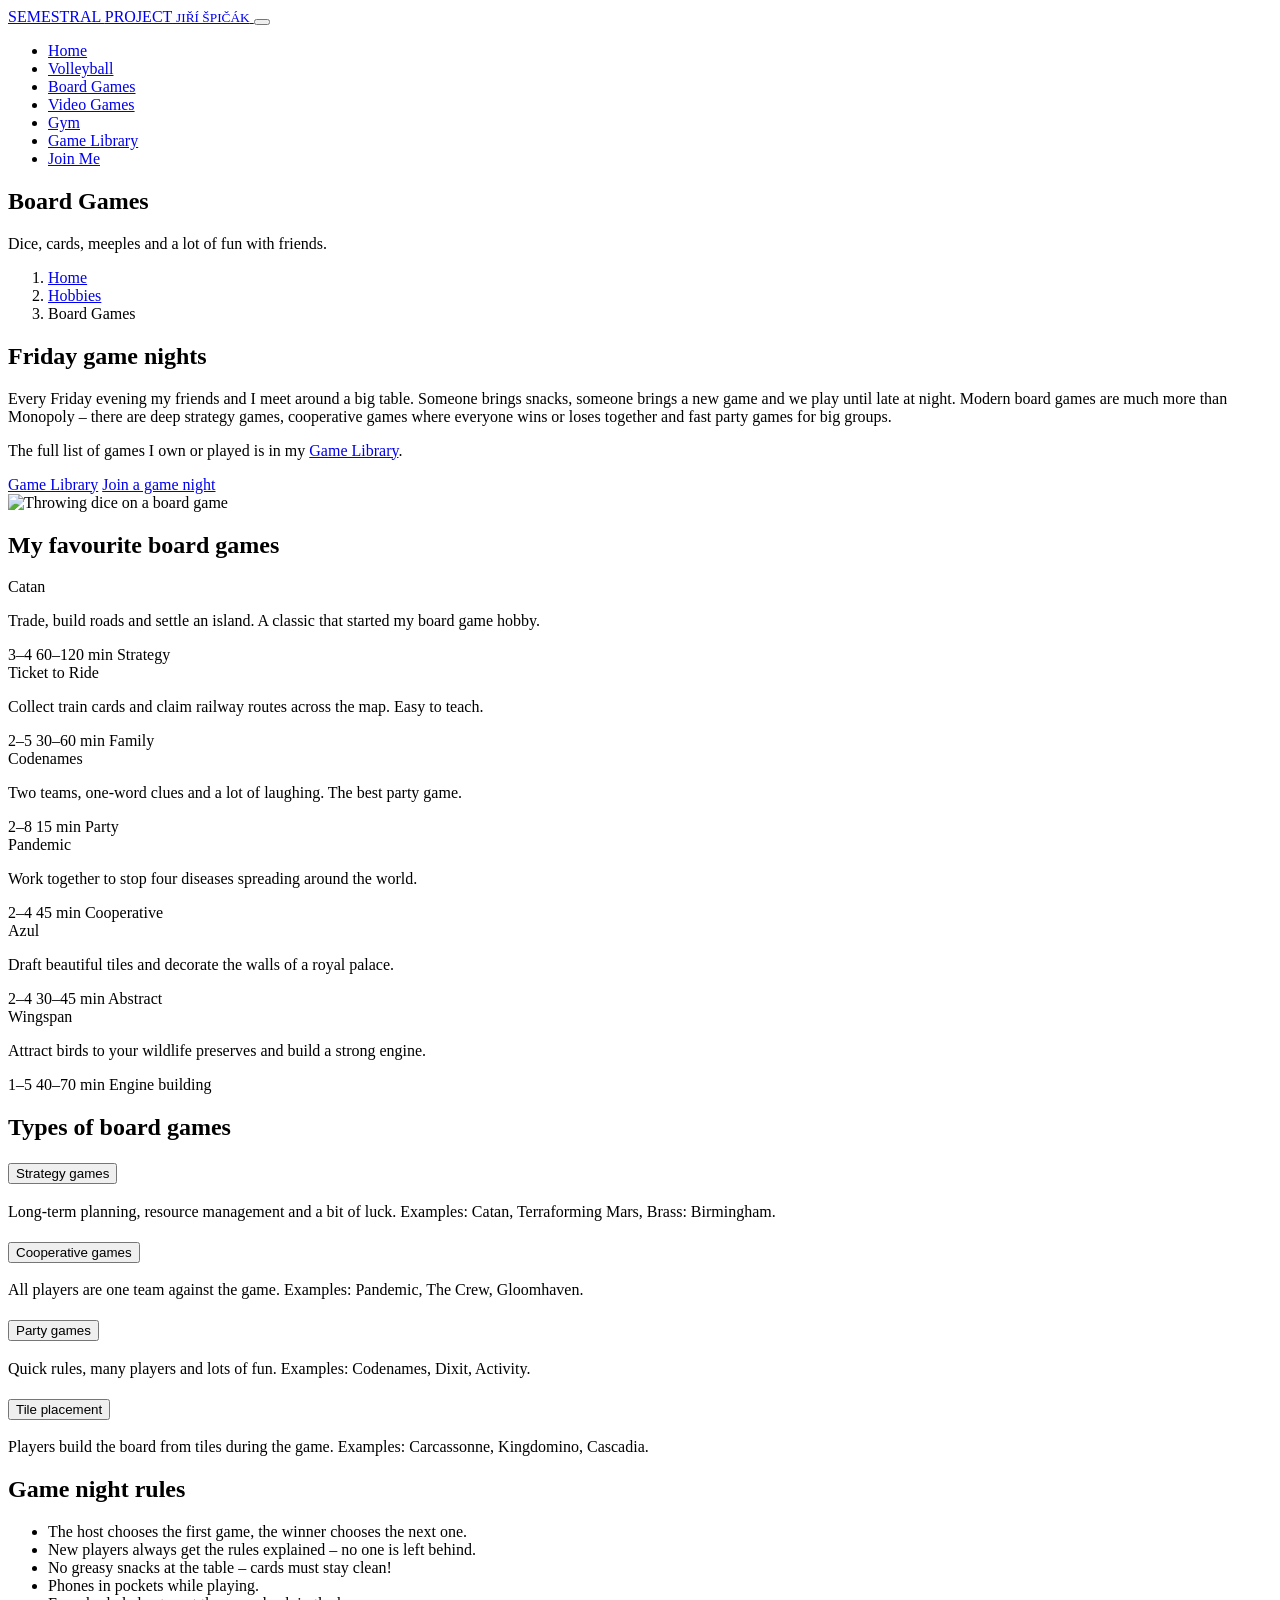
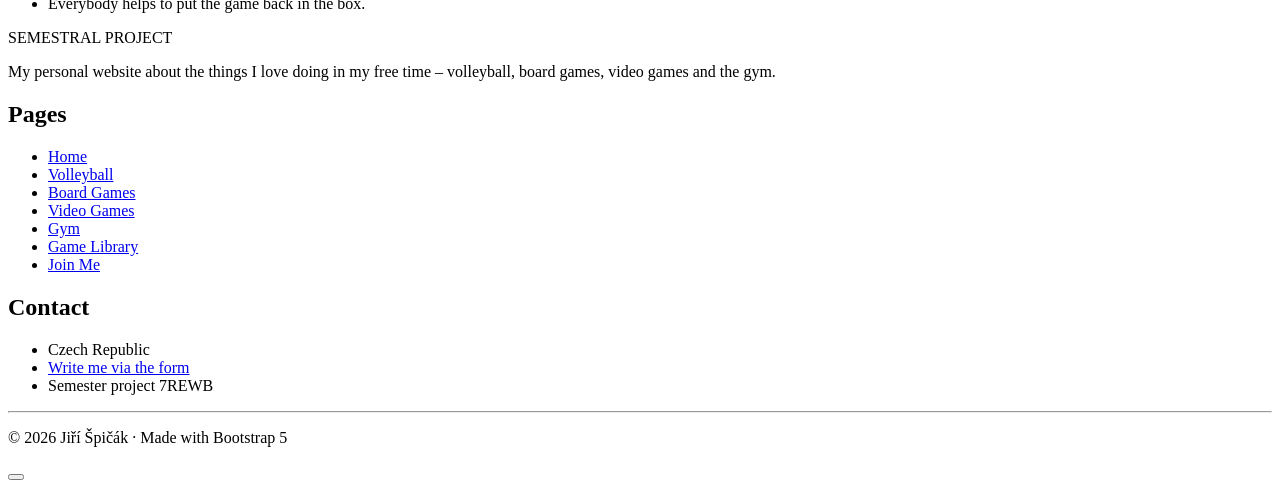
==== board-games.html @ 227ceda8 "Add files via upload" ====
<!DOCTYPE html>
<html lang="en">
<head>
  <meta charset="utf-8">
  <meta name="viewport" content="width=device-width, initial-scale=1">
  <meta name="description" content="My favourite board games and Friday game nights.">
  <meta name="author" content="Jiří Špičák">
  <title>Board Games | Semestral Project – Jiří Špičák</title>

  <link rel="icon" href="./images/favicon.ico" sizes="any">
  <link rel="icon" href="./images/favicon-32.png" type="image/png">
  <link rel="apple-touch-icon" href="./images/apple-touch-icon.png">

  <link href="./bootstrap/css/bootstrap.min.css" rel="stylesheet">
  <link href="./icons/bootstrap-icons.min.css" rel="stylesheet">
  <link rel="preconnect" href="https://fonts.googleapis.com">
  <link rel="preconnect" href="https://fonts.gstatic.com" crossorigin>
  <link href="https://fonts.googleapis.com/css2?family=Inter:wght@400;500;600;700&amp;family=Oswald:wght@500;700&amp;display=swap" rel="stylesheet">
  <link href="./css/style.css" rel="stylesheet">
</head>

<body>

  <!-- ===== HEADER: logo + menu ===== -->
  <header>
    <nav class="navbar navbar-expand-xl navbar-dark bg-dark sticky-top shadow">
      <div class="container">
        <a class="navbar-brand logo" href="./index.html">
          <i class="bi bi-lightning-charge-fill logo-icon"></i> SEMESTRAL <span class="logo-accent">PROJECT</span>
          <small>JIŘÍ ŠPIČÁK</small>
        </a>
        <button class="navbar-toggler" type="button" data-bs-toggle="collapse" data-bs-target="#mainMenu"
                aria-controls="mainMenu" aria-expanded="false" aria-label="Toggle navigation">
          <span class="navbar-toggler-icon"></span>
        </button>
        <div class="collapse navbar-collapse" id="mainMenu">
          <ul class="navbar-nav ms-auto mb-2 mb-xl-0">
          <li class="nav-item">
            <a class="nav-link" href="./index.html"><i class="bi bi-house-door-fill"></i> Home</a>
          </li>
          <li class="nav-item">
            <a class="nav-link" href="./volleyball.html"><i class="bi bi-dribbble"></i> Volleyball</a>
          </li>
          <li class="nav-item">
            <a class="nav-link active" aria-current="page" href="./board-games.html"><i class="bi bi-dice-5-fill"></i> Board Games</a>
          </li>
          <li class="nav-item">
            <a class="nav-link" href="./video-games.html"><i class="bi bi-controller"></i> Video Games</a>
          </li>
          <li class="nav-item">
            <a class="nav-link" href="./gym.html"><i class="bi bi-heart-pulse-fill"></i> Gym</a>
          </li>
          <li class="nav-item">
            <a class="nav-link" href="./library.html"><i class="bi bi-collection-fill"></i> Game Library</a>
          </li>
          <li class="nav-item">
            <a class="nav-link" href="./join.html"><i class="bi bi-person-plus-fill"></i> Join Me</a>
          </li>
          </ul>
        </div>
      </div>
    </nav>
  </header>

  <!-- ===== PAGE HEADER + BREADCRUMB ===== -->
  <section class="page-header board">
    <div class="container">
      <h1 class="fw-bold mb-1">Board Games</h1>
      <p class="lead mb-3">Dice, cards, meeples and a lot of fun with friends.</p>
      <nav aria-label="breadcrumb">
        <ol class="breadcrumb">
        <li class="breadcrumb-item"><a href="./index.html"><i class="bi bi-house-door-fill"></i> Home</a></li>
        <li class="breadcrumb-item"><a href="./index.html">Hobbies</a></li>
        <li class="breadcrumb-item active" aria-current="page">Board Games</li>
        </ol>
      </nav>
    </div>
  </section>

  <main>
    <section class="section">
      <div class="container">
        <div class="row g-4 align-items-center">
          <div class="col-12 col-lg-6 order-lg-2">
            <h2 class="section-title">Friday game nights</h2>
            <p>Every Friday evening my friends and I meet around a big table. Someone brings snacks, someone brings a new game
              and we play until late at night. Modern board games are much more than Monopoly – there are deep strategy games,
              cooperative games where everyone wins or loses together and fast party games for big groups.</p>
            <p>The full list of games I own or played is in my <a href="./library.html" class="link-success fw-semibold">Game Library</a>.</p>
            <div class="d-flex flex-wrap gap-2">
              <a href="./library.html" class="btn btn-success"><i class="bi bi-collection"></i> Game Library</a>
              <a href="./join.html" class="btn btn-outline-success"><i class="bi bi-calendar-plus"></i> Join a game night</a>
            </div>
          </div>
          <div class="col-12 col-lg-6 order-lg-1">
            <img src="./images/board-games.jpg" class="img-fluid rounded-4 shadow" alt="Throwing dice on a board game">
          </div>
        </div>
      </div>
    </section>

    <section class="section bg-white">
      <div class="container">
        <h2 class="section-title">My favourite board games</h2>
        <div class="row row-cols-1 row-cols-md-2 row-cols-lg-3 g-4">
        <div class="col">
          <div class="card game-card h-100 shadow-sm border-success">
            <div class="card-header text-bg-success"><i class="bi bi-dice-5"></i> Catan</div>
            <div class="card-body">
              <p class="card-text">Trade, build roads and settle an island. A classic that started my board game hobby.</p>
            </div>
            <div class="card-footer bg-transparent">
              <span class="badge text-bg-light border" data-bs-toggle="tooltip" data-bs-title="Players"><i class="bi bi-people-fill"></i> 3–4</span>
              <span class="badge text-bg-light border" data-bs-toggle="tooltip" data-bs-title="Playing time"><i class="bi bi-clock"></i> 60–120 min</span>
              <span class="badge text-bg-success">Strategy</span>
            </div>
          </div>
        </div>
        <div class="col">
          <div class="card game-card h-100 shadow-sm border-primary">
            <div class="card-header text-bg-primary"><i class="bi bi-dice-5"></i> Ticket to Ride</div>
            <div class="card-body">
              <p class="card-text">Collect train cards and claim railway routes across the map. Easy to teach.</p>
            </div>
            <div class="card-footer bg-transparent">
              <span class="badge text-bg-light border" data-bs-toggle="tooltip" data-bs-title="Players"><i class="bi bi-people-fill"></i> 2–5</span>
              <span class="badge text-bg-light border" data-bs-toggle="tooltip" data-bs-title="Playing time"><i class="bi bi-clock"></i> 30–60 min</span>
              <span class="badge text-bg-primary">Family</span>
            </div>
          </div>
        </div>
        <div class="col">
          <div class="card game-card h-100 shadow-sm border-danger">
            <div class="card-header text-bg-danger"><i class="bi bi-dice-5"></i> Codenames</div>
            <div class="card-body">
              <p class="card-text">Two teams, one-word clues and a lot of laughing. The best party game.</p>
            </div>
            <div class="card-footer bg-transparent">
              <span class="badge text-bg-light border" data-bs-toggle="tooltip" data-bs-title="Players"><i class="bi bi-people-fill"></i> 2–8</span>
              <span class="badge text-bg-light border" data-bs-toggle="tooltip" data-bs-title="Playing time"><i class="bi bi-clock"></i> 15 min</span>
              <span class="badge text-bg-danger">Party</span>
            </div>
          </div>
        </div>
        <div class="col">
          <div class="card game-card h-100 shadow-sm border-info">
            <div class="card-header text-bg-info"><i class="bi bi-dice-5"></i> Pandemic</div>
            <div class="card-body">
              <p class="card-text">Work together to stop four diseases spreading around the world.</p>
            </div>
            <div class="card-footer bg-transparent">
              <span class="badge text-bg-light border" data-bs-toggle="tooltip" data-bs-title="Players"><i class="bi bi-people-fill"></i> 2–4</span>
              <span class="badge text-bg-light border" data-bs-toggle="tooltip" data-bs-title="Playing time"><i class="bi bi-clock"></i> 45 min</span>
              <span class="badge text-bg-info">Cooperative</span>
            </div>
          </div>
        </div>
        <div class="col">
          <div class="card game-card h-100 shadow-sm border-warning">
            <div class="card-header text-bg-warning"><i class="bi bi-dice-5"></i> Azul</div>
            <div class="card-body">
              <p class="card-text">Draft beautiful tiles and decorate the walls of a royal palace.</p>
            </div>
            <div class="card-footer bg-transparent">
              <span class="badge text-bg-light border" data-bs-toggle="tooltip" data-bs-title="Players"><i class="bi bi-people-fill"></i> 2–4</span>
              <span class="badge text-bg-light border" data-bs-toggle="tooltip" data-bs-title="Playing time"><i class="bi bi-clock"></i> 30–45 min</span>
              <span class="badge text-bg-warning">Abstract</span>
            </div>
          </div>
        </div>
        <div class="col">
          <div class="card game-card h-100 shadow-sm border-secondary">
            <div class="card-header text-bg-secondary"><i class="bi bi-dice-5"></i> Wingspan</div>
            <div class="card-body">
              <p class="card-text">Attract birds to your wildlife preserves and build a strong engine.</p>
            </div>
            <div class="card-footer bg-transparent">
              <span class="badge text-bg-light border" data-bs-toggle="tooltip" data-bs-title="Players"><i class="bi bi-people-fill"></i> 1–5</span>
              <span class="badge text-bg-light border" data-bs-toggle="tooltip" data-bs-title="Playing time"><i class="bi bi-clock"></i> 40–70 min</span>
              <span class="badge text-bg-secondary">Engine building</span>
            </div>
          </div>
        </div>
        </div>
      </div>
    </section>

    <section class="section">
      <div class="container">
        <div class="row g-4">
          <div class="col-12 col-lg-6">
            <h2 class="section-title">Types of board games</h2>
            <div class="accordion shadow-sm" id="typesAccordion">
              <div class="accordion-item">
                <h3 class="accordion-header"><button class="accordion-button" type="button" data-bs-toggle="collapse" data-bs-target="#type1" aria-expanded="true" aria-controls="type1"><i class="bi bi-chess me-2"></i>Strategy games</button></h3>
                <div id="type1" class="accordion-collapse collapse show" data-bs-parent="#typesAccordion"><div class="accordion-body">Long-term planning, resource management and a bit of luck. Examples: Catan, Terraforming Mars, Brass: Birmingham.</div></div>
              </div>
              <div class="accordion-item">
                <h3 class="accordion-header"><button class="accordion-button collapsed" type="button" data-bs-toggle="collapse" data-bs-target="#type2" aria-expanded="false" aria-controls="type2"><i class="bi bi-people me-2"></i>Cooperative games</button></h3>
                <div id="type2" class="accordion-collapse collapse" data-bs-parent="#typesAccordion"><div class="accordion-body">All players are one team against the game. Examples: Pandemic, The Crew, Gloomhaven.</div></div>
              </div>
              <div class="accordion-item">
                <h3 class="accordion-header"><button class="accordion-button collapsed" type="button" data-bs-toggle="collapse" data-bs-target="#type3" aria-expanded="false" aria-controls="type3"><i class="bi bi-emoji-laughing me-2"></i>Party games</button></h3>
                <div id="type3" class="accordion-collapse collapse" data-bs-parent="#typesAccordion"><div class="accordion-body">Quick rules, many players and lots of fun. Examples: Codenames, Dixit, Activity.</div></div>
              </div>
              <div class="accordion-item">
                <h3 class="accordion-header"><button class="accordion-button collapsed" type="button" data-bs-toggle="collapse" data-bs-target="#type4" aria-expanded="false" aria-controls="type4"><i class="bi bi-grid-3x3 me-2"></i>Tile placement</button></h3>
                <div id="type4" class="accordion-collapse collapse" data-bs-parent="#typesAccordion"><div class="accordion-body">Players build the board from tiles during the game. Examples: Carcassonne, Kingdomino, Cascadia.</div></div>
              </div>
            </div>
          </div>
          <div class="col-12 col-lg-6">
            <h2 class="section-title">Game night rules</h2>
            <ul class="list-group list-group-numbered shadow-sm">
              <li class="list-group-item">The host chooses the first game, the winner chooses the next one.</li>
              <li class="list-group-item">New players always get the rules explained – no one is left behind.</li>
              <li class="list-group-item">No greasy snacks at the table – cards must stay clean!</li>
              <li class="list-group-item">Phones in pockets while playing.</li>
              <li class="list-group-item">Everybody helps to put the game back in the box.</li>
            </ul>
          </div>
        </div>
      </div>
    </section>
  </main>


  <!-- ===== FOOTER ===== -->
  <footer class="site-footer pt-5 pb-3 mt-5">
    <div class="container">
      <div class="row g-4">
        <div class="col-12 col-md-5">
          <div class="logo text-white mb-2"><i class="bi bi-lightning-charge-fill logo-icon"></i> SEMESTRAL <span class="logo-accent">PROJECT</span></div>
          <p class="small mb-3">My personal website about the things I love doing in my free time –
            volleyball, board games, video games and the gym.</p>
          <div class="social">
            <a href="https://www.instagram.com/" target="_blank" rel="noopener" aria-label="Instagram"><i class="bi bi-instagram"></i></a>
            <a href="https://www.youtube.com/" target="_blank" rel="noopener" aria-label="YouTube"><i class="bi bi-youtube"></i></a>
            <a href="https://www.twitch.tv/" target="_blank" rel="noopener" aria-label="Twitch"><i class="bi bi-twitch"></i></a>
            <a href="https://discord.com/" target="_blank" rel="noopener" aria-label="Discord"><i class="bi bi-discord"></i></a>
          </div>
        </div>
        <div class="col-6 col-md-3">
          <h2 class="h6 text-white text-uppercase">Pages</h2>
          <ul class="list-unstyled small">
            <li><a href="./index.html"><i class="bi bi-chevron-right small"></i> Home</a></li>
            <li><a href="./volleyball.html"><i class="bi bi-chevron-right small"></i> Volleyball</a></li>
            <li><a href="./board-games.html"><i class="bi bi-chevron-right small"></i> Board Games</a></li>
            <li><a href="./video-games.html"><i class="bi bi-chevron-right small"></i> Video Games</a></li>
            <li><a href="./gym.html"><i class="bi bi-chevron-right small"></i> Gym</a></li>
            <li><a href="./library.html"><i class="bi bi-chevron-right small"></i> Game Library</a></li>
            <li><a href="./join.html"><i class="bi bi-chevron-right small"></i> Join Me</a></li>
          </ul>
        </div>
        <div class="col-6 col-md-4">
          <h2 class="h6 text-white text-uppercase">Contact</h2>
          <ul class="list-unstyled small">
            <li class="mb-1"><i class="bi bi-geo-alt-fill text-accent"></i> Czech Republic</li>
            <li class="mb-1"><i class="bi bi-envelope-fill text-accent"></i> <a href="./join.html">Write me via the form</a></li>
            <li class="mb-1"><i class="bi bi-mortarboard-fill text-accent"></i> Semester project 7REWB</li>
          </ul>
        </div>
      </div>
      <hr class="border-secondary">
      <p class="text-center small mb-0">&copy; 2026 Jiří Špičák · Made with <i class="bi bi-bootstrap-fill"></i> Bootstrap 5</p>
    </div>
  </footer>

  <button type="button" id="backToTop" class="btn btn-accent shadow" aria-label="Back to top">
    <i class="bi bi-arrow-up"></i>
  </button>

  <script src="./bootstrap/js/bootstrap.bundle.min.js"></script>
  <script src="./js/main.js"></script>
</body>
</html>
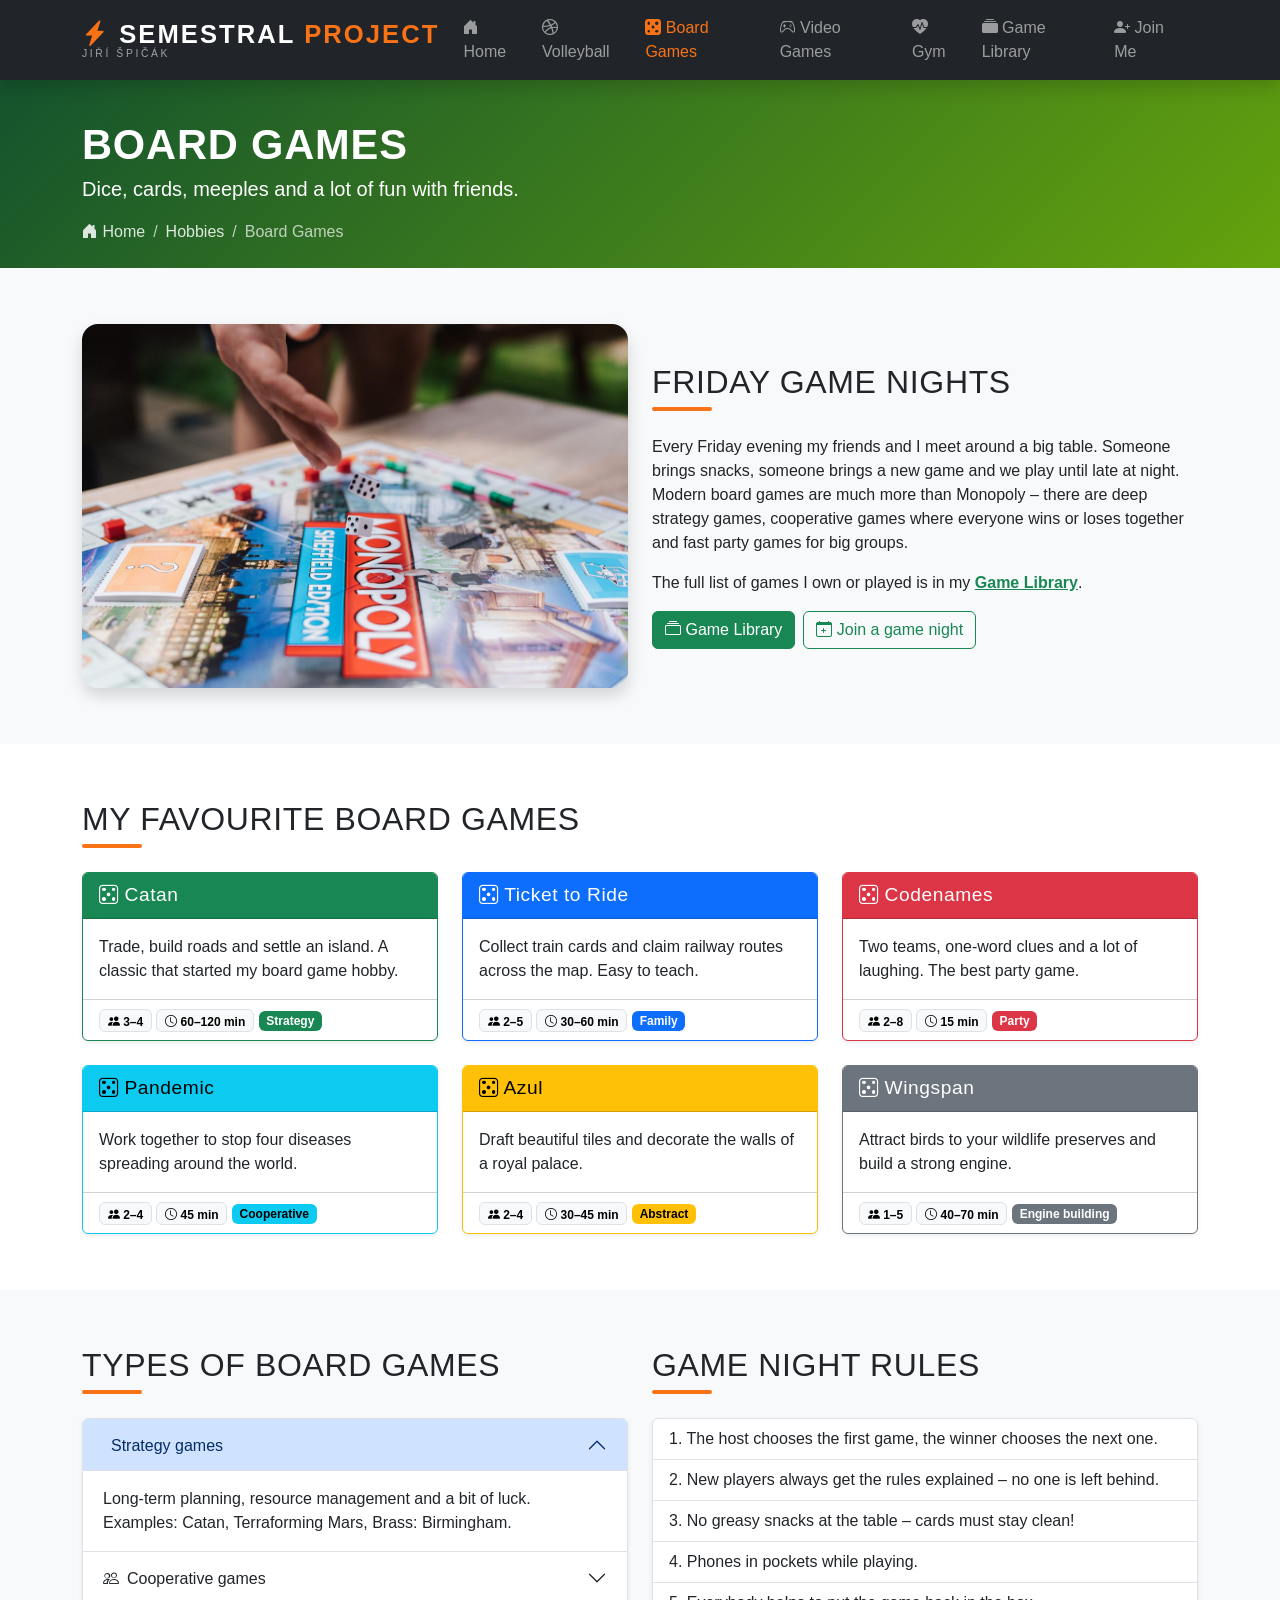
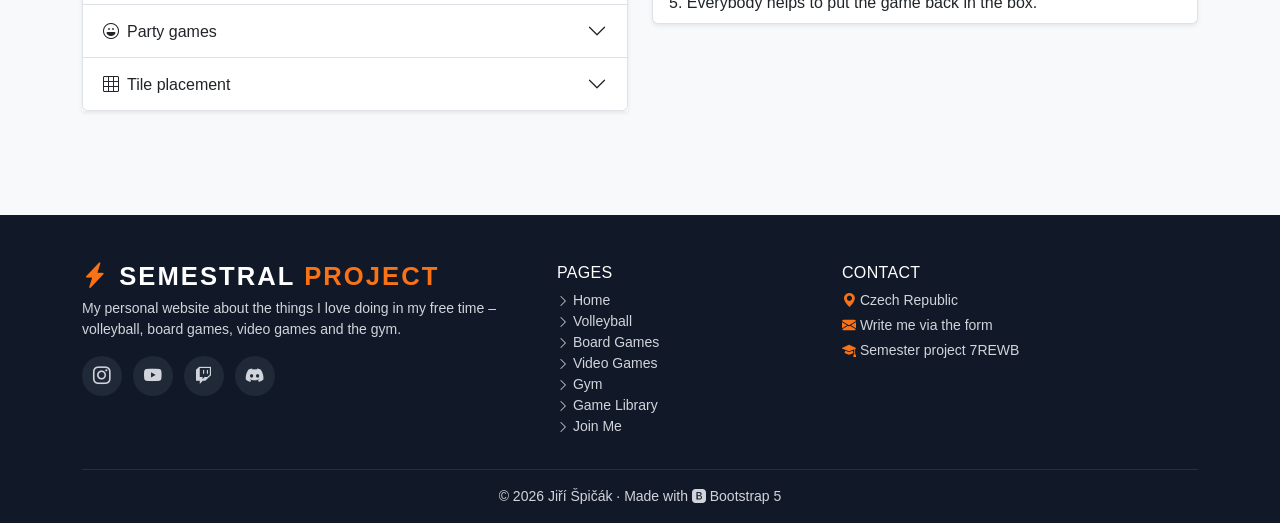
==== commit b126ce20: "Add files via upload" ====
--- a/board-games.html
+++ b/board-games.html
@@ -7,9 +7,9 @@
   <meta name="author" content="Jiří Špičák">
   <title>Board Games | Semestral Project – Jiří Špičák</title>
 
-  <link rel="icon" href="./images/favicon.ico" sizes="any">
-  <link rel="icon" href="./images/favicon-32.png" type="image/png">
-  <link rel="apple-touch-icon" href="./images/apple-touch-icon.png">
+  <link rel="icon" href="./images/favicon.ico?v=2" sizes="any">
+  <link rel="icon" href="./images/favicon-32.png?v=2" type="image/png">
+  <link rel="apple-touch-icon" href="./images/apple-touch-icon.png?v=2">
 
   <link href="./bootstrap/css/bootstrap.min.css" rel="stylesheet">
   <link href="./icons/bootstrap-icons.min.css" rel="stylesheet">
--- a/css/style.css
+++ b/css/style.css
@@ -0,0 +1,369 @@
+/* ==========================================================
+   Semestral Project - Jiří Špičák
+   Semester project 7REWB - custom styles on top of Bootstrap 5
+   ========================================================== */
+
+:root {
+    --ph-accent: #f97316;
+    --ph-accent-dark: #c2410c;
+    --ph-dark: #111827;
+    --ph-volleyball: #1d4ed8;
+    --ph-board: #15803d;
+    --ph-video: #7e22ce;
+    --ph-gym: #ea580c;
+}
+
+body {
+    font-family: 'Inter', 'Segoe UI', Arial, sans-serif;
+    background-color: #f8f9fa;
+}
+
+h1, h2, h3, .display-font {
+    font-family: 'Oswald', 'Segoe UI', Arial, sans-serif;
+    letter-spacing: 0.02em;
+}
+
+/* ---------- logo ---------- */
+.logo {
+    font-family: 'Oswald', Arial, sans-serif;
+    font-weight: 700;
+    font-size: 1.6rem;
+    letter-spacing: 0.08em;
+    line-height: 1;
+}
+
+.logo .logo-icon {
+    color: var(--ph-accent);
+}
+
+.logo .logo-accent {
+    color: var(--ph-accent);
+}
+
+.logo small {
+    display: block;
+    font-family: 'Inter', Arial, sans-serif;
+    font-size: 0.65rem;
+    font-weight: 400;
+    letter-spacing: 0.25em;
+    color: #9ca3af;
+    margin-top: 2px;
+}
+
+/* ---------- navbar ---------- */
+.navbar .nav-link {
+    font-weight: 500;
+}
+
+.navbar .nav-link.active {
+    color: var(--ph-accent) !important;
+}
+
+.navbar .nav-link:hover {
+    color: #fff;
+}
+
+/* ---------- carousel ---------- */
+.hero-carousel .carousel-item img {
+    height: 520px;
+    object-fit: cover;
+}
+
+.hero-carousel .carousel-caption {
+    bottom: 3rem;
+    background: rgba(17, 24, 39, 0.55);
+    border-radius: 1rem;
+    padding: 1.25rem 1.5rem;
+    left: 20%;
+    right: 20%;
+}
+
+.hero-carousel .carousel-caption h2 {
+    font-size: 2.4rem;
+    text-transform: uppercase;
+}
+
+@media (max-width: 767.98px) {
+    .hero-carousel .carousel-item img {
+        height: 280px;
+    }
+
+    .hero-carousel .carousel-caption {
+        left: 8%;
+        right: 8%;
+        bottom: 2rem;
+        padding: 0.75rem 1rem;
+    }
+
+    .hero-carousel .carousel-caption h2 {
+        font-size: 1.4rem;
+    }
+}
+
+/* ---------- page header with breadcrumb (sub pages) ---------- */
+.page-header {
+    background: linear-gradient(135deg, var(--ph-dark), #374151);
+    color: #fff;
+    padding: 2.5rem 0 1.5rem;
+}
+
+.page-header.volleyball { background: linear-gradient(135deg, #1e3a8a, #0ea5e9); }
+.page-header.board      { background: linear-gradient(135deg, #14532d, #65a30d); }
+.page-header.video      { background: linear-gradient(135deg, #1e1b4b, #7e22ce); }
+.page-header.gym        { background: linear-gradient(135deg, #7c2d12, #ea580c); }
+.page-header.library    { background: linear-gradient(135deg, #0f172a, #334155); }
+.page-header.join       { background: linear-gradient(135deg, #9a3412, #f59e0b); }
+
+.page-header h1 {
+    font-size: 2.6rem;
+    text-transform: uppercase;
+}
+
+.page-header .breadcrumb {
+    margin-bottom: 0;
+}
+
+.page-header .breadcrumb a {
+    color: #fff;
+    text-decoration: none;
+    opacity: 0.85;
+}
+
+.page-header .breadcrumb a:hover {
+    opacity: 1;
+    text-decoration: underline;
+}
+
+.page-header .breadcrumb-item.active,
+.page-header .breadcrumb-item + .breadcrumb-item::before {
+    color: rgba(255, 255, 255, 0.7);
+}
+
+/* ---------- sections ---------- */
+.section {
+    padding: 3.5rem 0;
+}
+
+.section-title {
+    text-transform: uppercase;
+    position: relative;
+    padding-bottom: 0.6rem;
+    margin-bottom: 1.5rem;
+}
+
+.section-title::after {
+    content: "";
+    position: absolute;
+    left: 0;
+    bottom: 0;
+    width: 60px;
+    height: 4px;
+    border-radius: 2px;
+    background: var(--ph-accent);
+}
+
+.text-center .section-title::after,
+.section-title.text-center::after {
+    left: 50%;
+    transform: translateX(-50%);
+}
+
+/* ---------- hobby cards ---------- */
+.hobby-card {
+    border: 0;
+    overflow: hidden;
+    transition: transform 0.2s ease, box-shadow 0.2s ease;
+}
+
+.hobby-card:hover {
+    transform: translateY(-6px);
+    box-shadow: 0 1rem 2rem rgba(0, 0, 0, 0.15) !important;
+}
+
+.hobby-card .card-img-top {
+    height: 170px;
+    object-fit: cover;
+}
+
+.hobby-card .hobby-icon {
+    width: 56px;
+    height: 56px;
+    margin-top: -44px;
+    border: 4px solid #fff;
+    font-size: 1.5rem;
+    position: relative;
+}
+
+.bg-volleyball { background-color: var(--ph-volleyball) !important; }
+.bg-board      { background-color: var(--ph-board) !important; }
+.bg-video      { background-color: var(--ph-video) !important; }
+.bg-gym        { background-color: var(--ph-gym) !important; }
+
+.text-accent   { color: var(--ph-accent) !important; }
+
+/* custom accent button */
+.btn-accent {
+    --bs-btn-color: #fff;
+    --bs-btn-bg: var(--ph-accent);
+    --bs-btn-border-color: var(--ph-accent);
+    --bs-btn-hover-color: #fff;
+    --bs-btn-hover-bg: var(--ph-accent-dark);
+    --bs-btn-hover-border-color: var(--ph-accent-dark);
+    --bs-btn-active-bg: var(--ph-accent-dark);
+    --bs-btn-active-border-color: var(--ph-accent-dark);
+}
+
+/* ---------- stats ---------- */
+.stat-box {
+    background: #fff;
+    border-radius: 1rem;
+    padding: 1.5rem 1rem;
+    text-align: center;
+    height: 100%;
+}
+
+.stat-box .stat-number {
+    font-family: 'Oswald', Arial, sans-serif;
+    font-size: 2.4rem;
+    font-weight: 700;
+    color: var(--ph-accent);
+    line-height: 1.1;
+}
+
+/* ---------- call to action ---------- */
+.cta {
+    background: linear-gradient(135deg, var(--ph-dark), #4b5563);
+    color: #fff;
+    border-radius: 1.25rem;
+}
+
+/* ---------- tabs ---------- */
+.nav-tabs .nav-link {
+    color: #374151;
+    font-weight: 500;
+}
+
+.nav-tabs .nav-link.active {
+    color: var(--ph-accent-dark);
+    border-top: 3px solid var(--ph-accent);
+}
+
+.tab-content.boxed {
+    background: #fff;
+    border: 1px solid #dee2e6;
+    border-top: 0;
+    border-radius: 0 0 0.5rem 0.5rem;
+    padding: 1.5rem;
+}
+
+/* ---------- avatar ---------- */
+.avatar {
+    width: 140px;
+    height: 140px;
+    border-radius: 50%;
+    background: linear-gradient(135deg, var(--ph-accent), #facc15);
+    color: #fff;
+    font-family: 'Oswald', Arial, sans-serif;
+    font-size: 3rem;
+    font-weight: 700;
+    display: flex;
+    align-items: center;
+    justify-content: center;
+    margin: 0 auto;
+    box-shadow: 0 0.5rem 1.5rem rgba(249, 115, 22, 0.35);
+}
+
+/* ---------- game cards (board + video games) ---------- */
+.game-card .card-header {
+    font-family: 'Oswald', Arial, sans-serif;
+    font-size: 1.2rem;
+    letter-spacing: 0.03em;
+}
+
+/* ---------- DataTable ---------- */
+#library tbody td {
+    vertical-align: middle;
+}
+
+.rating {
+    color: #f59e0b;
+    white-space: nowrap;
+}
+
+/* ---------- form ---------- */
+.form-card {
+    background: #fff;
+    border-radius: 1rem;
+}
+
+.form-section-title {
+    font-family: 'Oswald', Arial, sans-serif;
+    text-transform: uppercase;
+    font-size: 1.1rem;
+    color: var(--ph-accent-dark);
+    border-bottom: 1px solid #e5e7eb;
+    padding-bottom: 0.4rem;
+    margin: 1.5rem 0 1rem;
+}
+
+.form-section-title:first-of-type {
+    margin-top: 0;
+}
+
+/* ---------- footer ---------- */
+footer.site-footer {
+    background-color: var(--ph-dark);
+    color: #d1d5db;
+}
+
+footer.site-footer a {
+    color: #d1d5db;
+    text-decoration: none;
+}
+
+footer.site-footer a:hover {
+    color: var(--ph-accent);
+}
+
+footer.site-footer .social a {
+    display: inline-flex;
+    width: 40px;
+    height: 40px;
+    border-radius: 50%;
+    align-items: center;
+    justify-content: center;
+    background: #1f2937;
+    margin-right: 0.4rem;
+    font-size: 1.1rem;
+}
+
+footer.site-footer .social a:hover {
+    background: var(--ph-accent);
+    color: #fff;
+}
+
+/* ---------- back to top button ---------- */
+#backToTop {
+    position: fixed;
+    right: 1rem;
+    bottom: 1rem;
+    z-index: 1030;
+    display: none;
+    width: 48px;
+    height: 48px;
+    border-radius: 50%;
+}
+
+#backToTop.show {
+    display: inline-flex;
+    align-items: center;
+    justify-content: center;
+}
+
+/* longer logo text must fit next to the hamburger button on phones */
+@media (max-width: 400px) {
+    .navbar .logo {
+        font-size: 1.25rem;
+        letter-spacing: 0.04em;
+    }
+}
